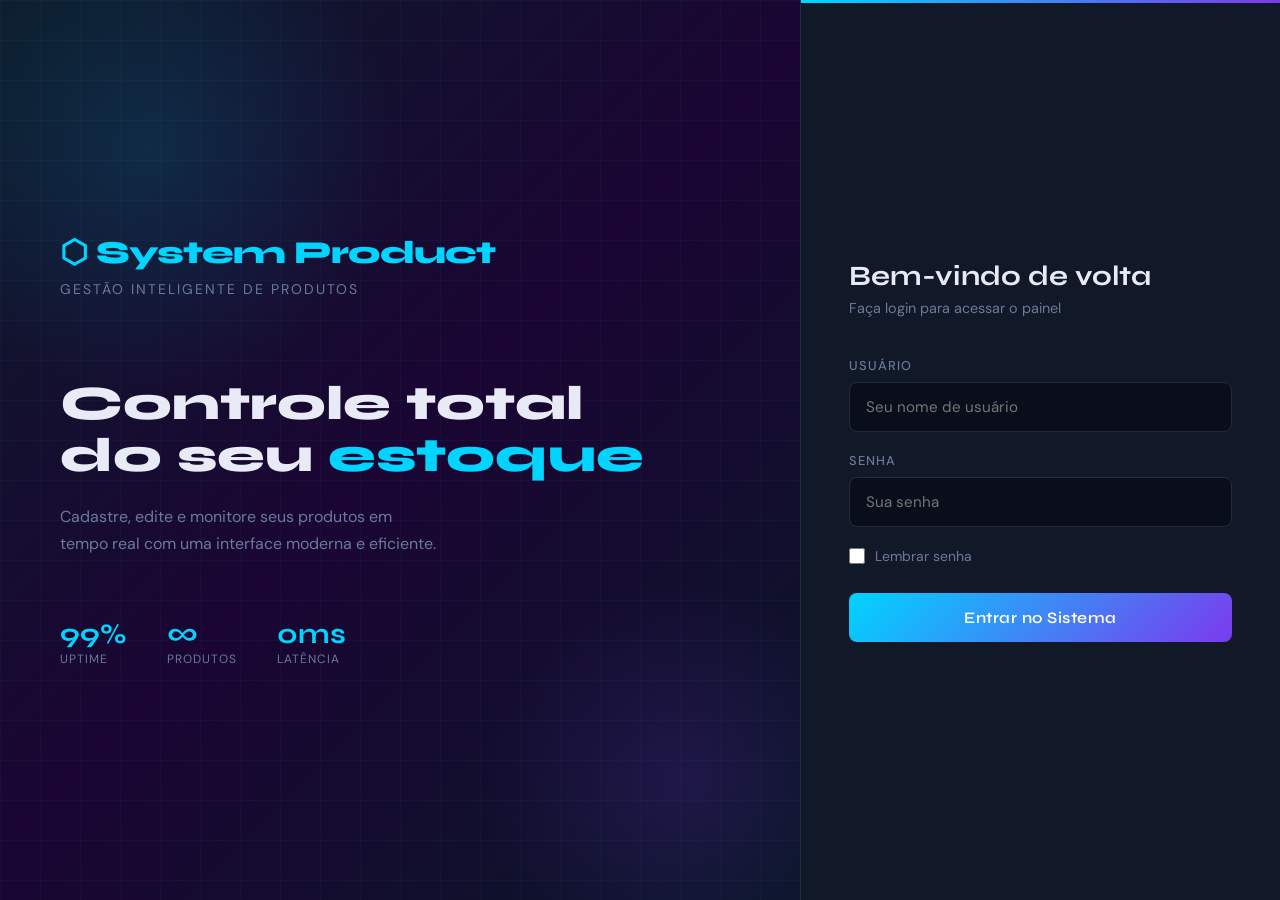
==== login.html @ 0f7e2c25 "00" ====
<!DOCTYPE html>
<html lang="pt-br">
<head>
    <meta charset="UTF-8">
    <title>Login | System Product</title>
    <meta name="viewport" content="width=device-width, initial-scale=1.0">
    <link rel="preconnect" href="https://fonts.googleapis.com">
    <link href="https://fonts.googleapis.com/css2?family=Syne:wght@400;600;700;800&family=DM+Sans:wght@300;400;500&display=swap" rel="stylesheet">
    <style>
        *, *::before, *::after { box-sizing: border-box; margin: 0; padding: 0; }

        :root {
            --bg: #0a0e1a;
            --surface: #111827;
            --border: #1e2d40;
            --accent: #00d4ff;
            --accent2: #7c3aed;
            --text: #e8eaf6;
            --muted: #6b7a99;
            --error: #ff4d6d;
            --success: #00e5a0;
        }

        body {
            font-family: 'DM Sans', sans-serif;
            background: var(--bg);
            color: var(--text);
            min-height: 100vh;
            display: flex;
            align-items: stretch;
            overflow: hidden;
        }

        /* LEFT PANEL */
        .left-panel {
            flex: 1;
            background: linear-gradient(135deg, #0d1b2a 0%, #1a0533 50%, #0a1628 100%);
            display: flex;
            flex-direction: column;
            justify-content: center;
            align-items: flex-start;
            padding: 60px;
            position: relative;
            overflow: hidden;
        }

        .left-panel::before {
            content: '';
            position: absolute;
            width: 500px; height: 500px;
            border-radius: 50%;
            background: radial-gradient(circle, rgba(0,212,255,0.12) 0%, transparent 70%);
            top: -100px; left: -100px;
        }

        .left-panel::after {
            content: '';
            position: absolute;
            width: 400px; height: 400px;
            border-radius: 50%;
            background: radial-gradient(circle, rgba(124,58,237,0.15) 0%, transparent 70%);
            bottom: -80px; right: -80px;
        }

        .grid-lines {
            position: absolute;
            inset: 0;
            background-image:
                linear-gradient(rgba(0,212,255,0.04) 1px, transparent 1px),
                linear-gradient(90deg, rgba(0,212,255,0.04) 1px, transparent 1px);
            background-size: 40px 40px;
        }

        .brand {
            position: relative;
            z-index: 1;
        }

        .brand-logo {
            font-family: 'Syne', sans-serif;
            font-size: 2rem;
            font-weight: 800;
            letter-spacing: -1px;
            color: var(--accent);
            margin-bottom: 8px;
        }

        .brand-tagline {
            font-size: 0.875rem;
            color: var(--muted);
            letter-spacing: 2px;
            text-transform: uppercase;
        }

        .left-headline {
            position: relative;
            z-index: 1;
            margin-top: 80px;
        }

        .left-headline h1 {
            font-family: 'Syne', sans-serif;
            font-size: 3rem;
            font-weight: 800;
            line-height: 1.1;
            color: var(--text);
        }

        .left-headline h1 span {
            color: var(--accent);
        }

        .left-headline p {
            margin-top: 20px;
            color: var(--muted);
            font-size: 1rem;
            line-height: 1.7;
            max-width: 380px;
        }

        .stats-row {
            position: relative;
            z-index: 1;
            margin-top: 60px;
            display: flex;
            gap: 40px;
        }

        .stat { }
        .stat-value {
            font-family: 'Syne', sans-serif;
            font-size: 1.75rem;
            font-weight: 700;
            color: var(--accent);
        }
        .stat-label {
            font-size: 0.75rem;
            color: var(--muted);
            text-transform: uppercase;
            letter-spacing: 1px;
        }

        /* RIGHT PANEL */
        .login-area {
            width: 480px;
            min-height: 100vh;
            background: var(--surface);
            display: flex;
            flex-direction: column;
            justify-content: center;
            padding: 60px 48px;
            border-left: 1px solid var(--border);
            position: relative;
        }

        .login-area::before {
            content: '';
            position: absolute;
            top: 0; left: 0; right: 0;
            height: 3px;
            background: linear-gradient(90deg, var(--accent), var(--accent2));
        }

        .login-title {
            font-family: 'Syne', sans-serif;
            font-size: 1.75rem;
            font-weight: 700;
            margin-bottom: 6px;
        }

        .login-sub {
            color: var(--muted);
            font-size: 0.9rem;
            margin-bottom: 40px;
        }

        .form-group {
            margin-bottom: 20px;
        }

        .form-group label {
            display: block;
            font-size: 0.8rem;
            font-weight: 500;
            color: var(--muted);
            text-transform: uppercase;
            letter-spacing: 1px;
            margin-bottom: 8px;
        }

        .form-group input[type="text"],
        .form-group input[type="email"],
        .form-group input[type="password"] {
            width: 100%;
            background: var(--bg);
            border: 1px solid var(--border);
            color: var(--text);
            padding: 14px 16px;
            border-radius: 8px;
            font-family: 'DM Sans', sans-serif;
            font-size: 0.95rem;
            transition: border-color 0.2s, box-shadow 0.2s;
            outline: none;
        }

        .form-group input:focus {
            border-color: var(--accent);
            box-shadow: 0 0 0 3px rgba(0,212,255,0.1);
        }

        .form-group input.error-field {
            border-color: var(--error);
        }

        .field-error {
            color: var(--error);
            font-size: 0.78rem;
            margin-top: 5px;
            display: none;
        }

        .field-error.show { display: block; }

        .remember-row {
            display: flex;
            align-items: center;
            gap: 10px;
            margin-bottom: 28px;
        }

        .remember-row input[type="checkbox"] {
            width: 16px; height: 16px;
            accent-color: var(--accent);
            cursor: pointer;
        }

        .remember-row label {
            font-size: 0.875rem;
            color: var(--muted);
            cursor: pointer;
        }

        .btn-login {
            width: 100%;
            background: linear-gradient(135deg, var(--accent), var(--accent2));
            color: #fff;
            border: none;
            padding: 15px;
            border-radius: 8px;
            font-family: 'Syne', sans-serif;
            font-size: 1rem;
            font-weight: 600;
            cursor: pointer;
            letter-spacing: 0.5px;
            transition: opacity 0.2s, transform 0.1s;
        }

        .btn-login:hover { opacity: 0.9; }
        .btn-login:active { transform: scale(0.99); }

        .alert-msg {
            padding: 12px 16px;
            border-radius: 8px;
            font-size: 0.875rem;
            margin-bottom: 20px;
            display: none;
        }
        .alert-msg.error { background: rgba(255,77,109,0.12); border: 1px solid rgba(255,77,109,0.3); color: var(--error); display: block; }
        .alert-msg.success { background: rgba(0,229,160,0.12); border: 1px solid rgba(0,229,160,0.3); color: var(--success); display: block; }

        @media (max-width: 900px) {
            .left-panel { display: none; }
            .login-area { width: 100%; }
        }
    </style>
</head>
<body>

<div class="left-panel">
    <div class="grid-lines"></div>
    <div class="brand">
        <div class="brand-logo">⬡ System Product</div>
        <div class="brand-tagline">Gestão inteligente de produtos</div>
    </div>
    <div class="left-headline">
        <h1>Controle total<br>do seu <span>estoque</span></h1>
        <p>Cadastre, edite e monitore seus produtos em tempo real com uma interface moderna e eficiente.</p>
    </div>
    <div class="stats-row">
        <div class="stat">
            <div class="stat-value">99%</div>
            <div class="stat-label">Uptime</div>
        </div>
        <div class="stat">
            <div class="stat-value">∞</div>
            <div class="stat-label">Produtos</div>
        </div>
        <div class="stat">
            <div class="stat-value">0ms</div>
            <div class="stat-label">Latência</div>
        </div>
    </div>
</div>

<main class="login-area">
    <div class="login-title">Bem-vindo de volta</div>
    <div class="login-sub">Faça login para acessar o painel</div>

    <div class="alert-msg" id="alertMsg"></div>

    <div class="form-group">
        <label>Usuário</label>
        <input type="text" id="inputUsuario" placeholder="Seu nome de usuário">
        <div class="field-error" id="erroUsuario">Por favor, informe seu usuário.</div>
    </div>

    <div class="form-group">
        <label>Senha</label>
        <input type="password" id="inputSenha" placeholder="Sua senha">
        <div class="field-error" id="erroSenha">Por favor, informe sua senha.</div>
    </div>

    <div class="remember-row">
        <input type="checkbox" id="lembrarSenha">
        <label for="lembrarSenha">Lembrar senha</label>
    </div>

    <button class="btn-login" id="btnLogin">Entrar no Sistema</button>
</main>

<script>
(function () {
    const inputUsuario = document.getElementById('inputUsuario');
    const inputSenha   = document.getElementById('inputSenha');
    const chkLembrar   = document.getElementById('lembrarSenha');
    const btnLogin     = document.getElementById('btnLogin');
    const alertMsg     = document.getElementById('alertMsg');

    // Carregar "lembrar senha" e preencher campos se ativo
    const lembrado = localStorage.getItem('lembrarSenha');
    if (lembrado === 'true') {
        chkLembrar.checked = true;
        const senhaGuardada = localStorage.getItem('senhaGuardada');
        const usuarioGuardado = localStorage.getItem('usuarioGuardado');
        if (senhaGuardada) inputSenha.value = senhaGuardada;
        if (usuarioGuardado) inputUsuario.value = usuarioGuardado;
    }

    function showError(inputEl, errEl, msg) {
        inputEl.classList.add('error-field');
        errEl.textContent = msg;
        errEl.classList.add('show');
    }

    function clearError(inputEl, errEl) {
        inputEl.classList.remove('error-field');
        errEl.classList.remove('show');
    }

    inputUsuario.addEventListener('input', () => clearError(inputUsuario, document.getElementById('erroUsuario')));
    inputSenha.addEventListener('input',   () => clearError(inputSenha,   document.getElementById('erroSenha')));

    btnLogin.addEventListener('click', function () {
        let valido = true;
        alertMsg.className = 'alert-msg';
        alertMsg.textContent = '';

        if (!inputUsuario.value.trim()) {
            showError(inputUsuario, document.getElementById('erroUsuario'), 'Por favor, informe seu usuário.');
            valido = false;
        }
        if (!inputSenha.value.trim()) {
            showError(inputSenha, document.getElementById('erroSenha'), 'Por favor, informe sua senha.');
            valido = false;
        }

        if (!valido) return;

        // Salvar lembrar senha
        if (chkLembrar.checked) {
            localStorage.setItem('lembrarSenha', 'true');
            localStorage.setItem('senhaGuardada', inputSenha.value);
            localStorage.setItem('usuarioGuardado', inputUsuario.value.trim());
        } else {
            localStorage.removeItem('lembrarSenha');
            localStorage.removeItem('senhaGuardada');
            localStorage.removeItem('usuarioGuardado');
        }

        // Salvar usuário na sessionStorage
        sessionStorage.setItem('usuarioLogado', inputUsuario.value.trim());

        // Redirecionar
        alertMsg.textContent = 'Login realizado com sucesso! Redirecionando...';
        alertMsg.classList.add('success');

        setTimeout(() => {
            window.location.href = 'index.html';
        }, 1000);
    });
})();
</script>

</body>
</html>
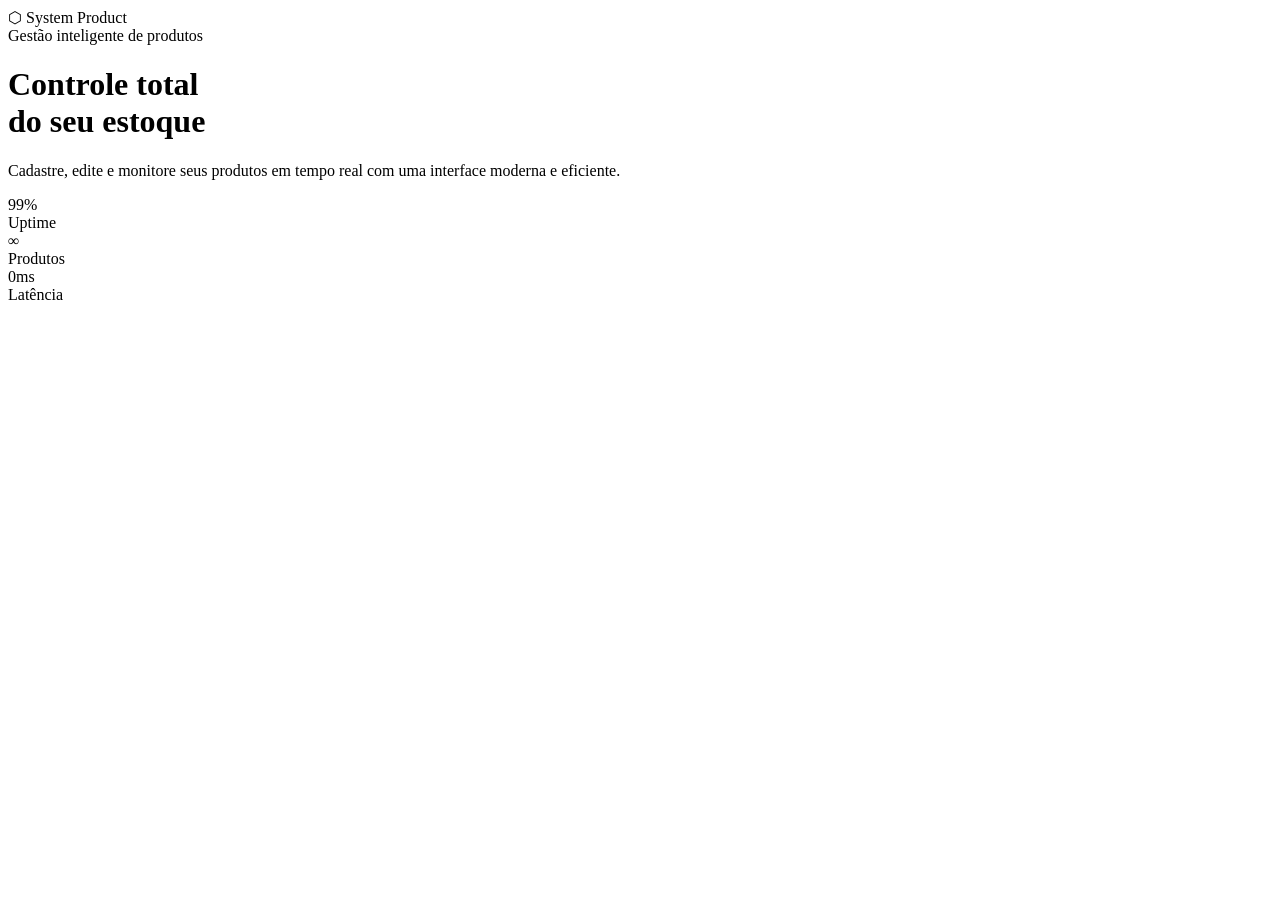
==== commit 1553eea9: "00" ====
--- a/login.html
+++ b/login.html
@@ -6,273 +6,7 @@
     <meta name="viewport" content="width=device-width, initial-scale=1.0">
     <link rel="preconnect" href="https://fonts.googleapis.com">
     <link href="https://fonts.googleapis.com/css2?family=Syne:wght@400;600;700;800&family=DM+Sans:wght@300;400;500&display=swap" rel="stylesheet">
-    <style>
-        *, *::before, *::after { box-sizing: border-box; margin: 0; padding: 0; }
 
-        :root {
-            --bg: #0a0e1a;
-            --surface: #111827;
-            --border: #1e2d40;
-            --accent: #00d4ff;
-            --accent2: #7c3aed;
-            --text: #e8eaf6;
-            --muted: #6b7a99;
-            --error: #ff4d6d;
-            --success: #00e5a0;
-        }
-
-        body {
-            font-family: 'DM Sans', sans-serif;
-            background: var(--bg);
-            color: var(--text);
-            min-height: 100vh;
-            display: flex;
-            align-items: stretch;
-            overflow: hidden;
-        }
-
-        /* LEFT PANEL */
-        .left-panel {
-            flex: 1;
-            background: linear-gradient(135deg, #0d1b2a 0%, #1a0533 50%, #0a1628 100%);
-            display: flex;
-            flex-direction: column;
-            justify-content: center;
-            align-items: flex-start;
-            padding: 60px;
-            position: relative;
-            overflow: hidden;
-        }
-
-        .left-panel::before {
-            content: '';
-            position: absolute;
-            width: 500px; height: 500px;
-            border-radius: 50%;
-            background: radial-gradient(circle, rgba(0,212,255,0.12) 0%, transparent 70%);
-            top: -100px; left: -100px;
-        }
-
-        .left-panel::after {
-            content: '';
-            position: absolute;
-            width: 400px; height: 400px;
-            border-radius: 50%;
-            background: radial-gradient(circle, rgba(124,58,237,0.15) 0%, transparent 70%);
-            bottom: -80px; right: -80px;
-        }
-
-        .grid-lines {
-            position: absolute;
-            inset: 0;
-            background-image:
-                linear-gradient(rgba(0,212,255,0.04) 1px, transparent 1px),
-                linear-gradient(90deg, rgba(0,212,255,0.04) 1px, transparent 1px);
-            background-size: 40px 40px;
-        }
-
-        .brand {
-            position: relative;
-            z-index: 1;
-        }
-
-        .brand-logo {
-            font-family: 'Syne', sans-serif;
-            font-size: 2rem;
-            font-weight: 800;
-            letter-spacing: -1px;
-            color: var(--accent);
-            margin-bottom: 8px;
-        }
-
-        .brand-tagline {
-            font-size: 0.875rem;
-            color: var(--muted);
-            letter-spacing: 2px;
-            text-transform: uppercase;
-        }
-
-        .left-headline {
-            position: relative;
-            z-index: 1;
-            margin-top: 80px;
-        }
-
-        .left-headline h1 {
-            font-family: 'Syne', sans-serif;
-            font-size: 3rem;
-            font-weight: 800;
-            line-height: 1.1;
-            color: var(--text);
-        }
-
-        .left-headline h1 span {
-            color: var(--accent);
-        }
-
-        .left-headline p {
-            margin-top: 20px;
-            color: var(--muted);
-            font-size: 1rem;
-            line-height: 1.7;
-            max-width: 380px;
-        }
-
-        .stats-row {
-            position: relative;
-            z-index: 1;
-            margin-top: 60px;
-            display: flex;
-            gap: 40px;
-        }
-
-        .stat { }
-        .stat-value {
-            font-family: 'Syne', sans-serif;
-            font-size: 1.75rem;
-            font-weight: 700;
-            color: var(--accent);
-        }
-        .stat-label {
-            font-size: 0.75rem;
-            color: var(--muted);
-            text-transform: uppercase;
-            letter-spacing: 1px;
-        }
-
-        /* RIGHT PANEL */
-        .login-area {
-            width: 480px;
-            min-height: 100vh;
-            background: var(--surface);
-            display: flex;
-            flex-direction: column;
-            justify-content: center;
-            padding: 60px 48px;
-            border-left: 1px solid var(--border);
-            position: relative;
-        }
-
-        .login-area::before {
-            content: '';
-            position: absolute;
-            top: 0; left: 0; right: 0;
-            height: 3px;
-            background: linear-gradient(90deg, var(--accent), var(--accent2));
-        }
-
-        .login-title {
-            font-family: 'Syne', sans-serif;
-            font-size: 1.75rem;
-            font-weight: 700;
-            margin-bottom: 6px;
-        }
-
-        .login-sub {
-            color: var(--muted);
-            font-size: 0.9rem;
-            margin-bottom: 40px;
-        }
-
-        .form-group {
-            margin-bottom: 20px;
-        }
-
-        .form-group label {
-            display: block;
-            font-size: 0.8rem;
-            font-weight: 500;
-            color: var(--muted);
-            text-transform: uppercase;
-            letter-spacing: 1px;
-            margin-bottom: 8px;
-        }
-
-        .form-group input[type="text"],
-        .form-group input[type="email"],
-        .form-group input[type="password"] {
-            width: 100%;
-            background: var(--bg);
-            border: 1px solid var(--border);
-            color: var(--text);
-            padding: 14px 16px;
-            border-radius: 8px;
-            font-family: 'DM Sans', sans-serif;
-            font-size: 0.95rem;
-            transition: border-color 0.2s, box-shadow 0.2s;
-            outline: none;
-        }
-
-        .form-group input:focus {
-            border-color: var(--accent);
-            box-shadow: 0 0 0 3px rgba(0,212,255,0.1);
-        }
-
-        .form-group input.error-field {
-            border-color: var(--error);
-        }
-
-        .field-error {
-            color: var(--error);
-            font-size: 0.78rem;
-            margin-top: 5px;
-            display: none;
-        }
-
-        .field-error.show { display: block; }
-
-        .remember-row {
-            display: flex;
-            align-items: center;
-            gap: 10px;
-            margin-bottom: 28px;
-        }
-
-        .remember-row input[type="checkbox"] {
-            width: 16px; height: 16px;
-            accent-color: var(--accent);
-            cursor: pointer;
-        }
-
-        .remember-row label {
-            font-size: 0.875rem;
-            color: var(--muted);
-            cursor: pointer;
-        }
-
-        .btn-login {
-            width: 100%;
-            background: linear-gradient(135deg, var(--accent), var(--accent2));
-            color: #fff;
-            border: none;
-            padding: 15px;
-            border-radius: 8px;
-            font-family: 'Syne', sans-serif;
-            font-size: 1rem;
-            font-weight: 600;
-            cursor: pointer;
-            letter-spacing: 0.5px;
-            transition: opacity 0.2s, transform 0.1s;
-        }
-
-        .btn-login:hover { opacity: 0.9; }
-        .btn-login:active { transform: scale(0.99); }
-
-        .alert-msg {
-            padding: 12px 16px;
-            border-radius: 8px;
-            font-size: 0.875rem;
-            margin-bottom: 20px;
-            display: none;
-        }
-        .alert-msg.error { background: rgba(255,77,109,0.12); border: 1px solid rgba(255,77,109,0.3); color: var(--error); display: block; }
-        .alert-msg.success { background: rgba(0,229,160,0.12); border: 1px solid rgba(0,229,160,0.3); color: var(--success); display: block; }
-
-        @media (max-width: 900px) {
-            .left-panel { display: none; }
-            .login-area { width: 100%; }
-        }
-    </style>
 </head>
 <body>
 
@@ -302,104 +36,9 @@
     </div>
 </div>
 
-<main class="login-area">
-    <div class="login-title">Bem-vindo de volta</div>
-    <div class="login-sub">Faça login para acessar o painel</div>
+<main class="login-area" id="main"></main>
 
-    <div class="alert-msg" id="alertMsg"></div>
-
-    <div class="form-group">
-        <label>Usuário</label>
-        <input type="text" id="inputUsuario" placeholder="Seu nome de usuário">
-        <div class="field-error" id="erroUsuario">Por favor, informe seu usuário.</div>
-    </div>
-
-    <div class="form-group">
-        <label>Senha</label>
-        <input type="password" id="inputSenha" placeholder="Sua senha">
-        <div class="field-error" id="erroSenha">Por favor, informe sua senha.</div>
-    </div>
-
-    <div class="remember-row">
-        <input type="checkbox" id="lembrarSenha">
-        <label for="lembrarSenha">Lembrar senha</label>
-    </div>
-
-    <button class="btn-login" id="btnLogin">Entrar no Sistema</button>
-</main>
-
-<script>
-(function () {
-    const inputUsuario = document.getElementById('inputUsuario');
-    const inputSenha   = document.getElementById('inputSenha');
-    const chkLembrar   = document.getElementById('lembrarSenha');
-    const btnLogin     = document.getElementById('btnLogin');
-    const alertMsg     = document.getElementById('alertMsg');
-
-    // Carregar "lembrar senha" e preencher campos se ativo
-    const lembrado = localStorage.getItem('lembrarSenha');
-    if (lembrado === 'true') {
-        chkLembrar.checked = true;
-        const senhaGuardada = localStorage.getItem('senhaGuardada');
-        const usuarioGuardado = localStorage.getItem('usuarioGuardado');
-        if (senhaGuardada) inputSenha.value = senhaGuardada;
-        if (usuarioGuardado) inputUsuario.value = usuarioGuardado;
-    }
-
-    function showError(inputEl, errEl, msg) {
-        inputEl.classList.add('error-field');
-        errEl.textContent = msg;
-        errEl.classList.add('show');
-    }
-
-    function clearError(inputEl, errEl) {
-        inputEl.classList.remove('error-field');
-        errEl.classList.remove('show');
-    }
-
-    inputUsuario.addEventListener('input', () => clearError(inputUsuario, document.getElementById('erroUsuario')));
-    inputSenha.addEventListener('input',   () => clearError(inputSenha,   document.getElementById('erroSenha')));
-
-    btnLogin.addEventListener('click', function () {
-        let valido = true;
-        alertMsg.className = 'alert-msg';
-        alertMsg.textContent = '';
-
-        if (!inputUsuario.value.trim()) {
-            showError(inputUsuario, document.getElementById('erroUsuario'), 'Por favor, informe seu usuário.');
-            valido = false;
-        }
-        if (!inputSenha.value.trim()) {
-            showError(inputSenha, document.getElementById('erroSenha'), 'Por favor, informe sua senha.');
-            valido = false;
-        }
-
-        if (!valido) return;
-
-        // Salvar lembrar senha
-        if (chkLembrar.checked) {
-            localStorage.setItem('lembrarSenha', 'true');
-            localStorage.setItem('senhaGuardada', inputSenha.value);
-            localStorage.setItem('usuarioGuardado', inputUsuario.value.trim());
-        } else {
-            localStorage.removeItem('lembrarSenha');
-            localStorage.removeItem('senhaGuardada');
-            localStorage.removeItem('usuarioGuardado');
-        }
-
-        // Salvar usuário na sessionStorage
-        sessionStorage.setItem('usuarioLogado', inputUsuario.value.trim());
-
-        // Redirecionar
-        alertMsg.textContent = 'Login realizado com sucesso! Redirecionando...';
-        alertMsg.classList.add('success');
-
-        setTimeout(() => {
-            window.location.href = 'index.html';
-        }, 1000);
-    });
-})();
-</script>
+<script src="login.js"></script>
 
 </body>
 </html>
